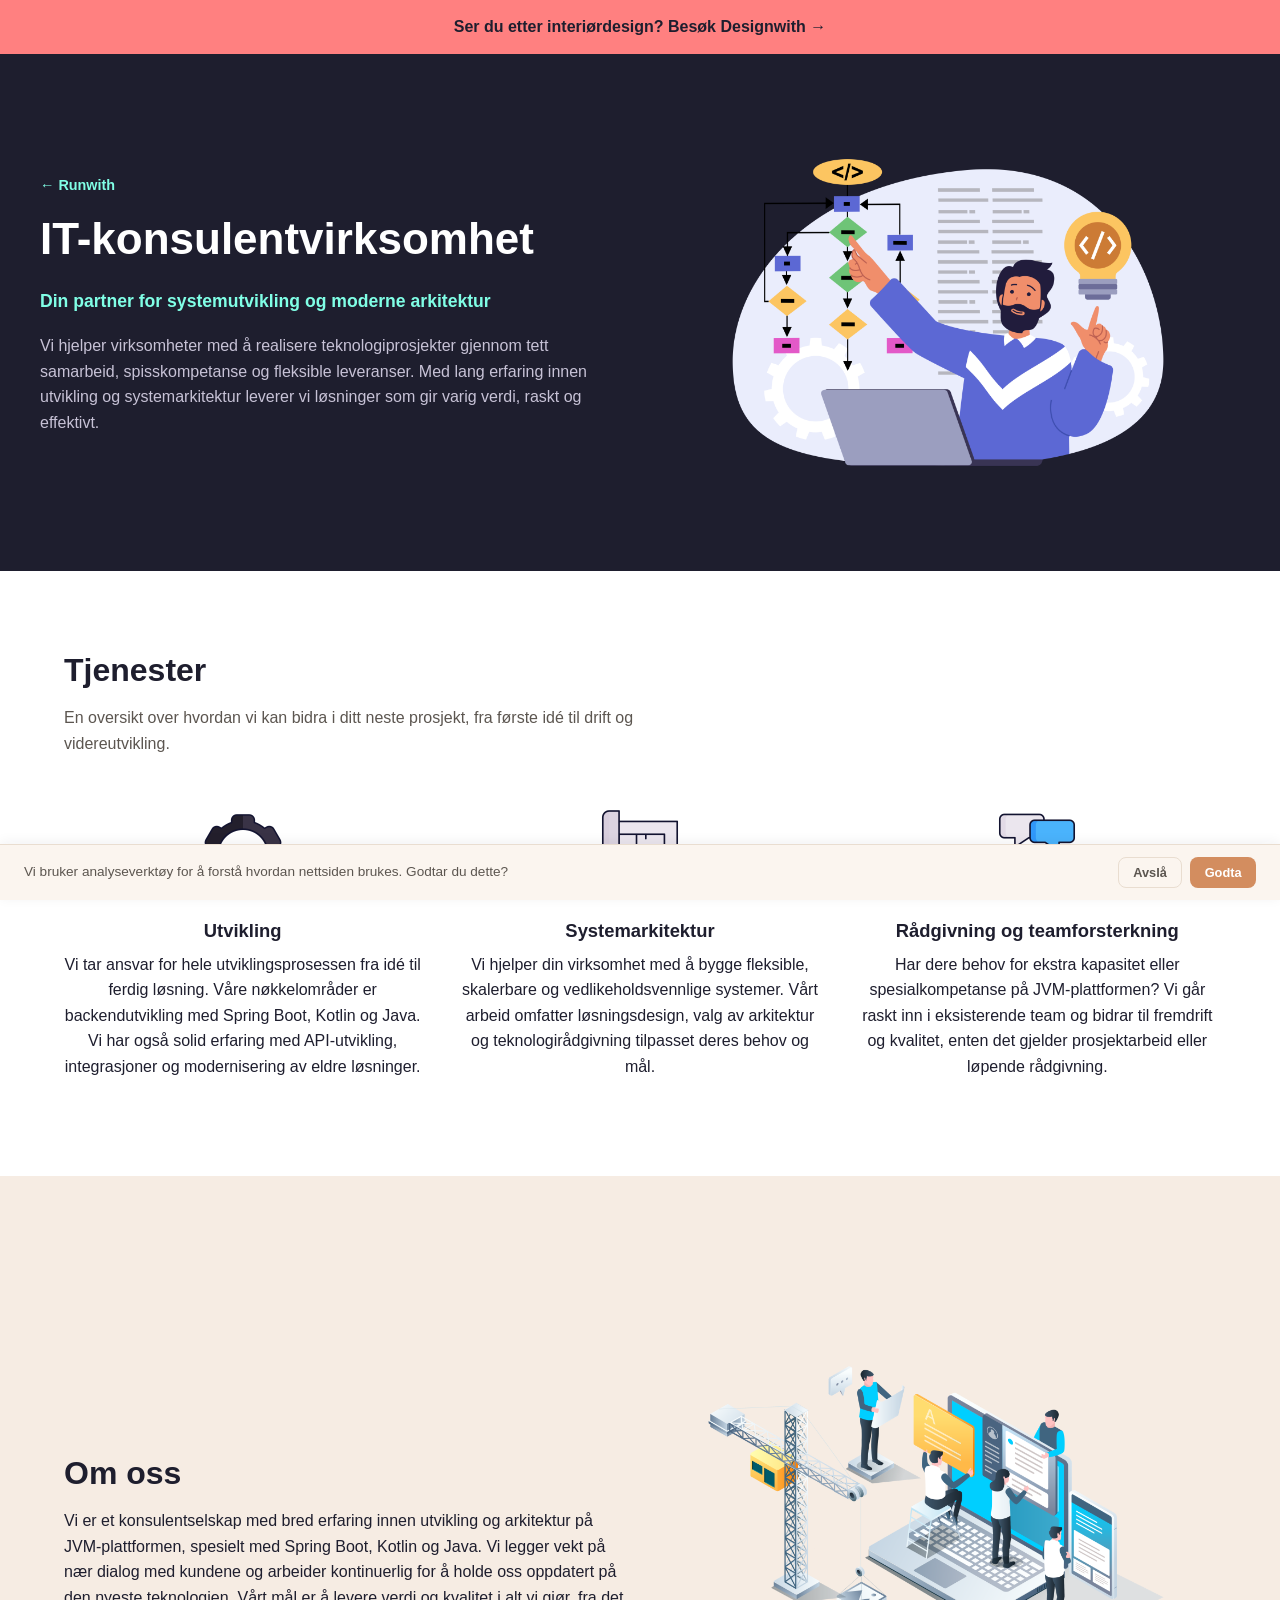
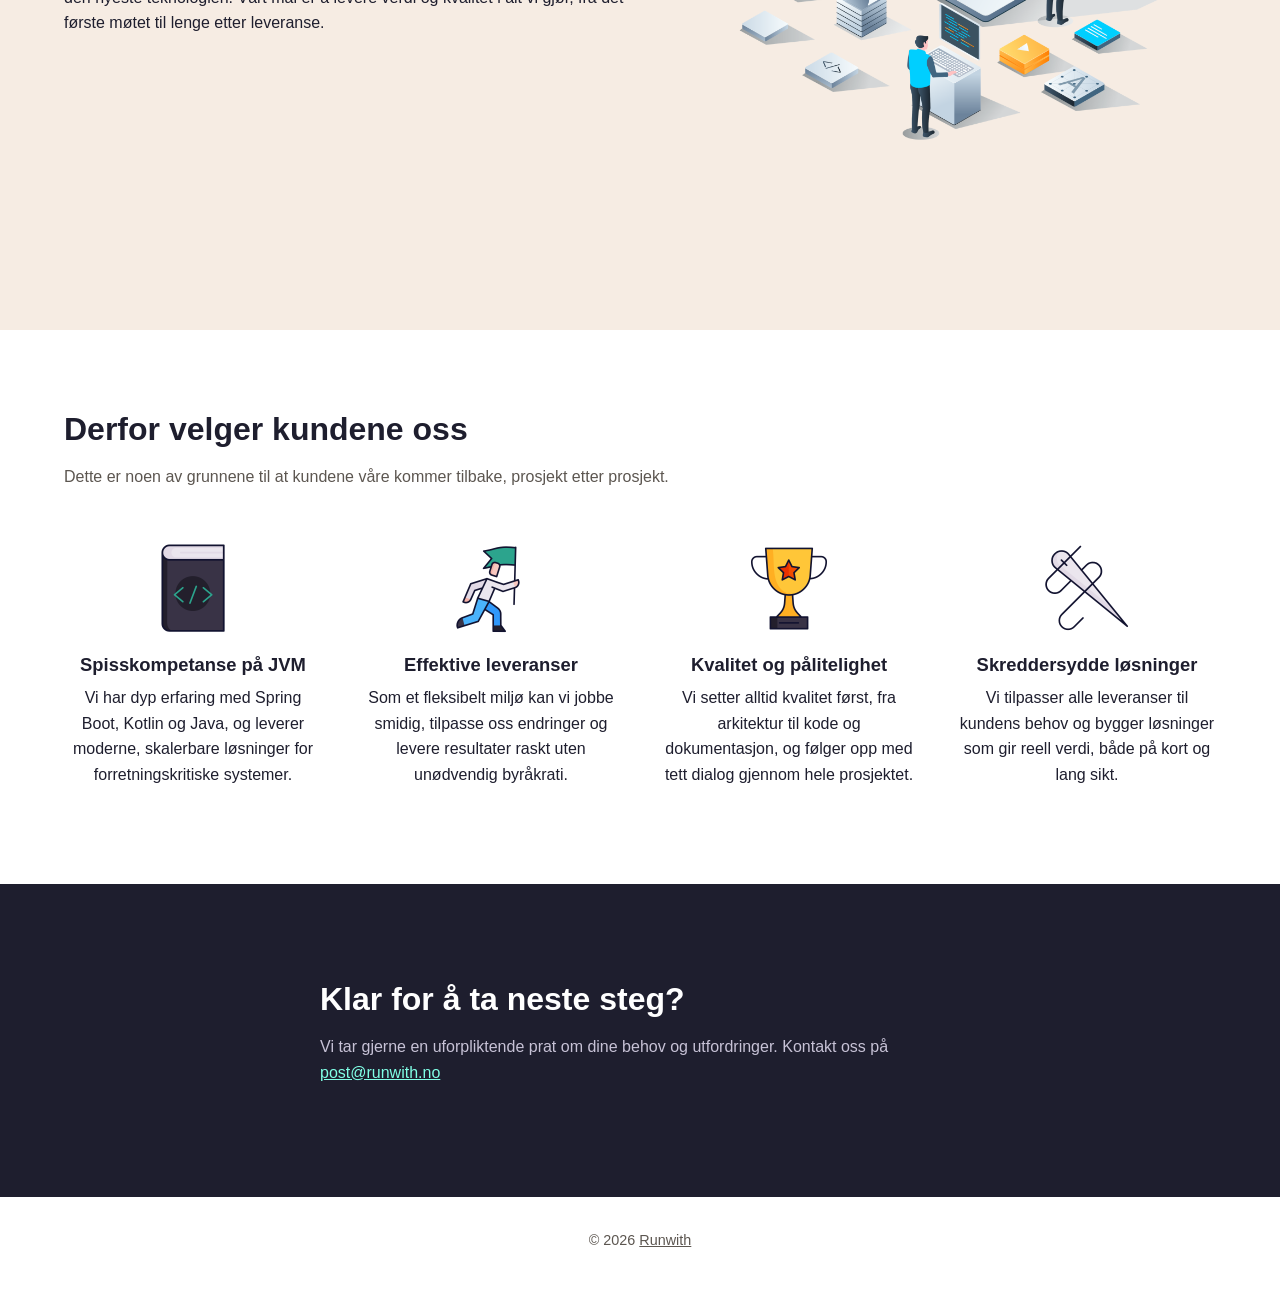
==== it/index.html @ 680905b3 "Fix consent banner not hiding after Godta/Avslå Rebuilt from hugo-runwith.no @ a3c834a." ====
<!doctype html><html lang=nb><head><meta charset=utf-8><meta name=viewport content="width=device-width,initial-scale=1"><title>IT-konsulentvirksomhet · Runwith</title><meta name=description content="Runwith er et konsulentselskap med spisskompetanse på Spring Boot, Kotlin og Java. Utvikling, systemarkitektur og rådgivning."><link rel=canonical href=https://runwith.no/it/><link rel=icon href=/images/favicon.png><link rel=stylesheet href=/css/style.css><meta property="og:type" content="website"><meta property="og:site_name" content="Runwith"><meta property="og:title" content="IT-konsulentvirksomhet"><meta property="og:description" content="Runwith er et konsulentselskap med spisskompetanse på Spring Boot, Kotlin og Java. Utvikling, systemarkitektur og rådgivning."><meta property="og:url" content="https://runwith.no/it/"><meta property="og:image" content="https://runwith.no/images/color.fill_.png"><meta property="og:locale" content="nb_NO"><meta name=twitter:card content="summary"><meta name=twitter:title content="IT-konsulentvirksomhet"><meta name=twitter:description content="Runwith er et konsulentselskap med spisskompetanse på Spring Boot, Kotlin og Java. Utvikling, systemarkitektur og rådgivning."><meta name=twitter:image content="https://runwith.no/images/color.fill_.png"><script>window.dataLayer=window.dataLayer||[];function gtag(){dataLayer.push(arguments)}window.loadAnalytics=function(){if(window.gaLoaded)return;window.gaLoaded=!0;var e=document.createElement("script");e.async=!0,e.src="https://www.googletagmanager.com/gtag/js?id=G-60W196FGG6",document.head.appendChild(e),gtag("js",new Date),gtag("config","G-60W196FGG6")},localStorage.getItem("cookie-consent")==="accepted"&&window.loadAnalytics()</script></head><body><div class=promo-banner><a href=https://designwith.no>Ser du etter interiørdesign? Besøk Designwith →</a></div><header class=hero><div class=hero-inner><div class=hero-content><p class=eyebrow><a href=/>← Runwith</a></p><h1>IT-konsulentvirksomhet</h1><p class=lead>Din partner for systemutvikling og moderne arkitektur</p><p>Vi hjelper virksomheter med å realisere teknologiprosjekter gjennom tett samarbeid, spisskompetanse og fleksible leveranser. Med lang erfaring innen utvikling og systemarkitektur leverer vi løsninger som gir varig verdi, raskt og effektivt.</p></div><div class=hero-media><img src=/images/vecteezy_programming-concept-in-modern-flat-design-for-web-man_50908595.eps_-1024x681.png alt="Illustrasjon av en utvikler som arbeider med systemutvikling"></div></div></header><main><section id=services class=section><h2>Tjenester</h2><p class=section-intro>En oversikt over hvordan vi kan bidra i ditt neste prosjekt, fra første idé til drift og videreutvikling.</p><div class="grid grid-3"><div class=card><img class=card-icon src=/images/wired-lineal-1330-rest-api-hover-machine.png alt=Utvikling><h3>Utvikling</h3><p>Vi tar ansvar for hele utviklingsprosessen fra idé til ferdig løsning. Våre nøkkelområder er backendutvikling med Spring Boot, Kotlin og Java. Vi har også solid erfaring med API-utvikling, integrasjoner og modernisering av eldre løsninger.</p></div><div class=card><img class=card-icon src=/images/wired-lineal-731-real-estate-building-project-hover-pinch.png alt=Systemarkitektur><h3>Systemarkitektur</h3><p>Vi hjelper din virksomhet med å bygge fleksible, skalerbare og vedlikeholdsvennlige systemer. Vårt arbeid omfatter løsningsdesign, valg av arkitektur og teknologirådgivning tilpasset deres behov og mål.</p></div><div class=card><img class=card-icon src=/images/wired-lineal-981-consultation-hover-conversation.png alt="Rådgivning og teamforsterkning"><h3>Rådgivning og teamforsterkning</h3><p>Har dere behov for ekstra kapasitet eller spesialkompetanse på JVM-plattformen? Vi går raskt inn i eksisterende team og bidrar til fremdrift og kvalitet, enten det gjelder prosjektarbeid eller løpende rådgivning.</p></div></div></section><section id=about class="section section-alt"><div class=split><div class=split-content><h2>Om oss</h2><p>Vi er et konsulentselskap med bred erfaring innen utvikling og arkitektur på JVM-plattformen, spesielt med Spring Boot, Kotlin og Java. Vi legger vekt på nær dialog med kundene og arbeider kontinuerlig for å holde oss oppdatert på den nyeste teknologien. Vårt mål er å levere verdi og kvalitet i alt vi gjør, fra det første møtet til lenge etter leveranse.</p></div><div class=split-media><img src=/images/vecteezy_web-developer-and-seo-optimization_.eps_-1024x853.png alt="Illustrasjon av webutvikling og systemarkitektur"></div></div></section><section id=whyus class=section><h2>Derfor velger kundene oss</h2><p class=section-intro>Dette er noen av grunnene til at kundene våre kommer tilbake, prosjekt etter prosjekt.</p><div class="grid grid-4"><div class=card><img class=card-icon src=/images/wired-lineal-2141-programming-book-hover-pinch.png alt="Spisskompetanse på JVM"><h3>Spisskompetanse på JVM</h3><p>Vi har dyp erfaring med Spring Boot, Kotlin og Java, og leverer moderne, skalerbare løsninger for forretningskritiske systemer.</p></div><div class=card><img class=card-icon src=/images/wired-lineal-2331-first-movers-hover-pinch.png alt="Effektive leveranser"><h3>Effektive leveranser</h3><p>Som et fleksibelt miljø kan vi jobbe smidig, tilpasse oss endringer og levere resultater raskt uten unødvendig byråkrati.</p></div><div class=card><img class=card-icon src=/images/wired-lineal-433-cup-prize-hover-roll.png alt="Kvalitet og pålitelighet"><h3>Kvalitet og pålitelighet</h3><p>Vi setter alltid kvalitet først, fra arkitektur til kode og dokumentasjon, og følger opp med tett dialog gjennom hele prosjektet.</p></div><div class=card><img class=card-icon src=/images/wired-lineal-775-needle-hover-pinch.png alt="Skreddersydde løsninger"><h3>Skreddersydde løsninger</h3><p>Vi tilpasser alle leveranser til kundens behov og bygger løsninger som gir reell verdi, både på kort og lang sikt.</p></div></div></section><section id=contact class="section section-contact"><div class=section-contact-inner><h2>Klar for å ta neste steg?</h2><p>Vi tar gjerne en uforpliktende prat om dine behov og utfordringer. Kontakt oss på <a href=mailto:post@runwith.no>post@runwith.no</a></p></div></section></main><footer class=footer><p>&copy; 2026 <a href=/>Runwith</a></p></footer><div id=consent-banner class=consent-banner hidden><p>Vi bruker analyseverktøy for å forstå hvordan nettsiden brukes. Godtar du dette?</p><div class=consent-actions><button id=consent-decline class="consent-btn consent-btn--decline" type=button>Avslå</button>
<button id=consent-accept class="consent-btn consent-btn--accept" type=button>Godta</button></div></div><script>(function(){var e=document.getElementById("consent-banner");localStorage.getItem("cookie-consent")||(e.hidden=!1),document.getElementById("consent-accept").addEventListener("click",function(){localStorage.setItem("cookie-consent","accepted"),e.hidden=!0,window.loadAnalytics&&window.loadAnalytics()}),document.getElementById("consent-decline").addEventListener("click",function(){localStorage.setItem("cookie-consent","declined"),e.hidden=!0})})()</script></body></html>
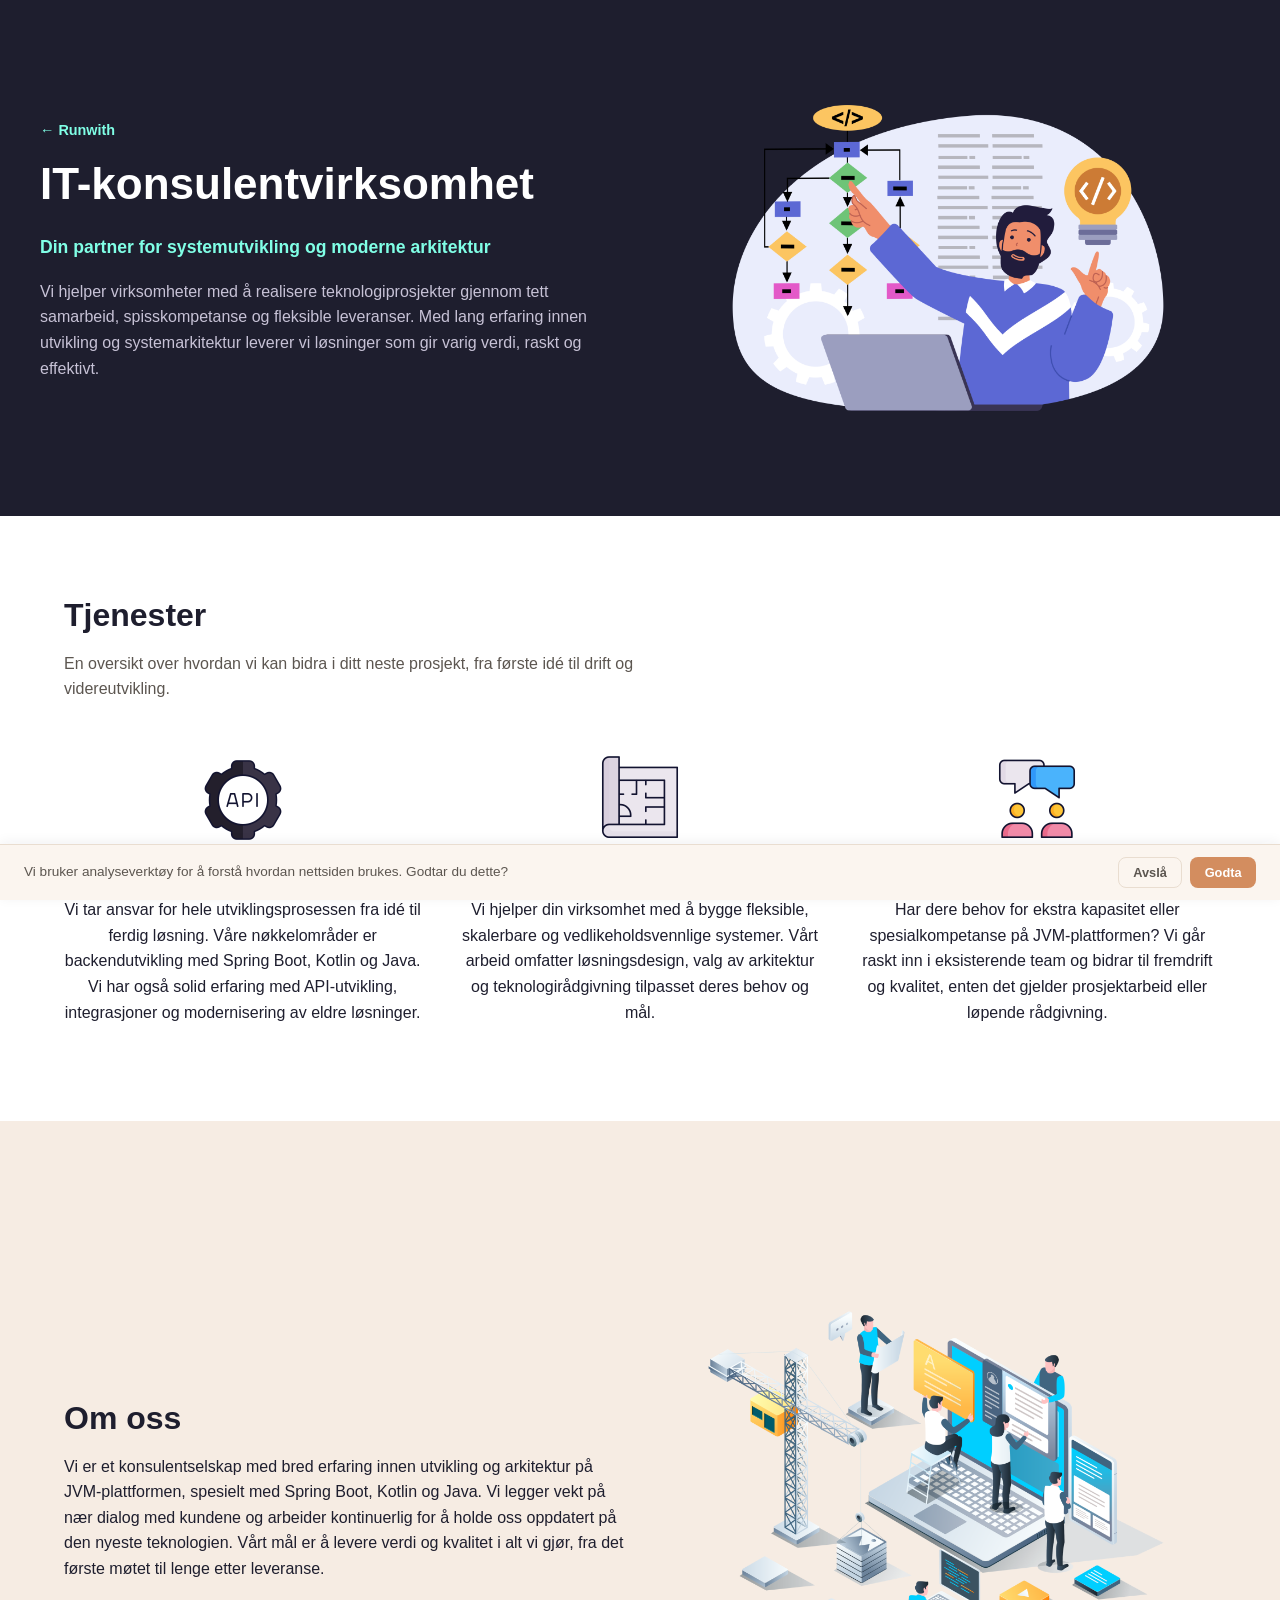
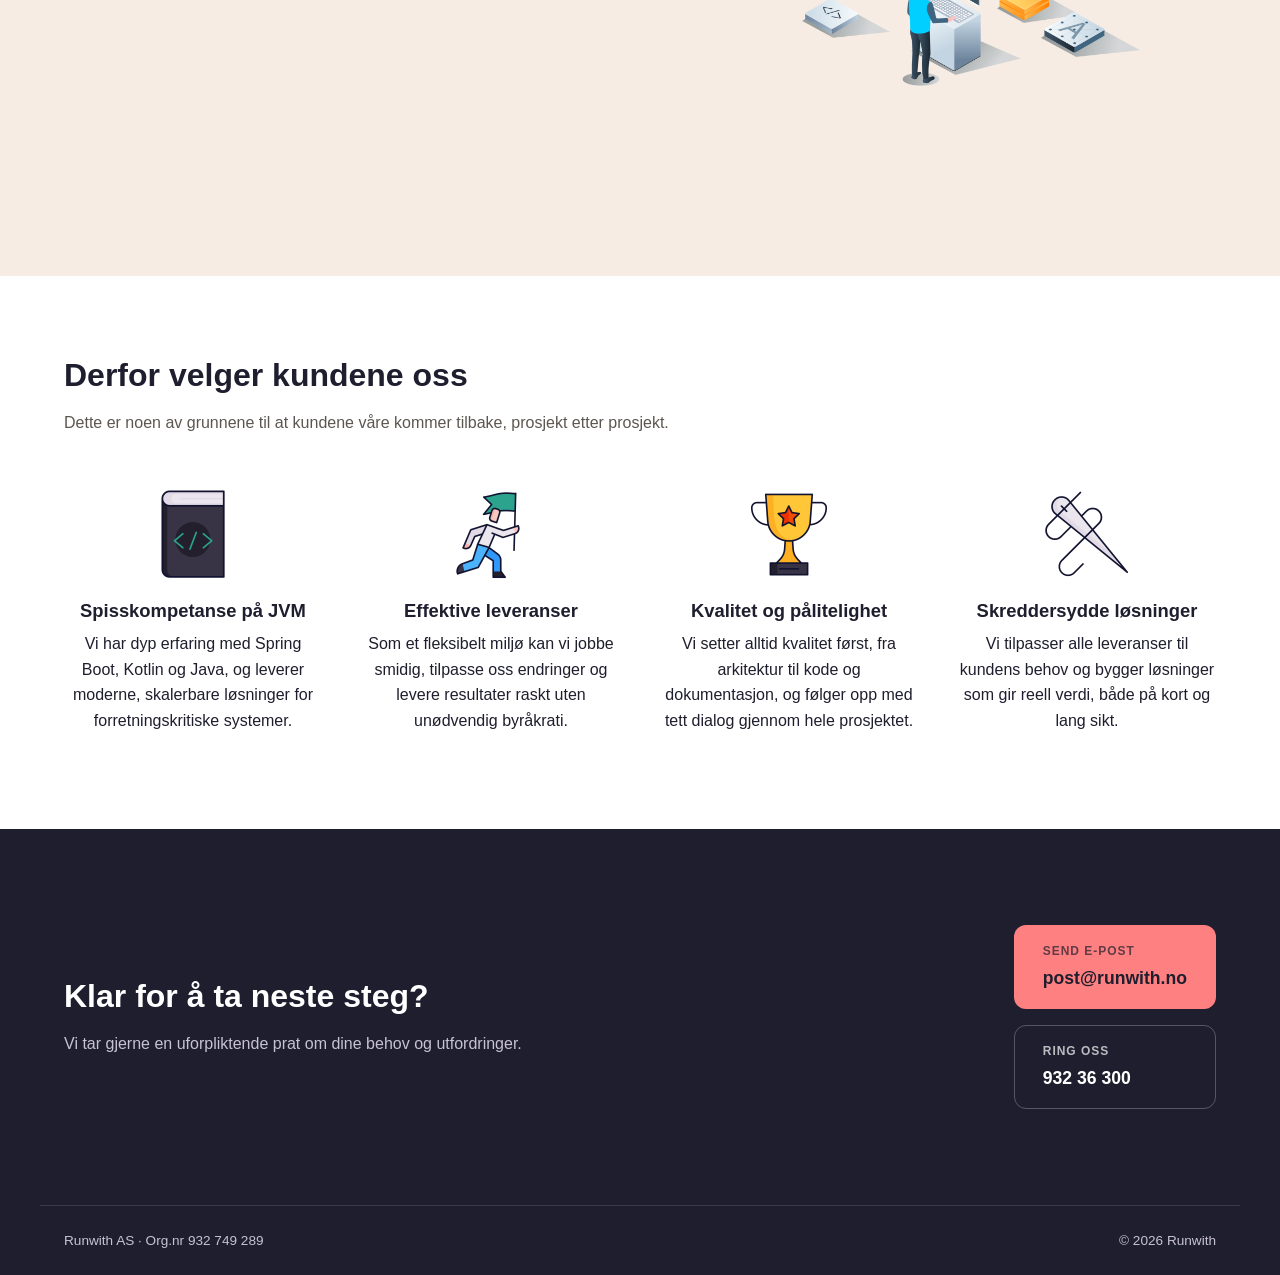
==== commit 08e64d1c: "Remove promo banner, add brand section and merged contact footer Built from hugo-runwith.no f4e12d8." ====
--- a/it/index.html
+++ b/it/index.html
@@ -1,2 +1,232 @@
-<!doctype html><html lang=nb><head><meta charset=utf-8><meta name=viewport content="width=device-width,initial-scale=1"><title>IT-konsulentvirksomhet · Runwith</title><meta name=description content="Runwith er et konsulentselskap med spisskompetanse på Spring Boot, Kotlin og Java. Utvikling, systemarkitektur og rådgivning."><link rel=canonical href=https://runwith.no/it/><link rel=icon href=/images/favicon.png><link rel=stylesheet href=/css/style.css><meta property="og:type" content="website"><meta property="og:site_name" content="Runwith"><meta property="og:title" content="IT-konsulentvirksomhet"><meta property="og:description" content="Runwith er et konsulentselskap med spisskompetanse på Spring Boot, Kotlin og Java. Utvikling, systemarkitektur og rådgivning."><meta property="og:url" content="https://runwith.no/it/"><meta property="og:image" content="https://runwith.no/images/color.fill_.png"><meta property="og:locale" content="nb_NO"><meta name=twitter:card content="summary"><meta name=twitter:title content="IT-konsulentvirksomhet"><meta name=twitter:description content="Runwith er et konsulentselskap med spisskompetanse på Spring Boot, Kotlin og Java. Utvikling, systemarkitektur og rådgivning."><meta name=twitter:image content="https://runwith.no/images/color.fill_.png"><script>window.dataLayer=window.dataLayer||[];function gtag(){dataLayer.push(arguments)}window.loadAnalytics=function(){if(window.gaLoaded)return;window.gaLoaded=!0;var e=document.createElement("script");e.async=!0,e.src="https://www.googletagmanager.com/gtag/js?id=G-60W196FGG6",document.head.appendChild(e),gtag("js",new Date),gtag("config","G-60W196FGG6")},localStorage.getItem("cookie-consent")==="accepted"&&window.loadAnalytics()</script></head><body><div class=promo-banner><a href=https://designwith.no>Ser du etter interiørdesign? Besøk Designwith →</a></div><header class=hero><div class=hero-inner><div class=hero-content><p class=eyebrow><a href=/>← Runwith</a></p><h1>IT-konsulentvirksomhet</h1><p class=lead>Din partner for systemutvikling og moderne arkitektur</p><p>Vi hjelper virksomheter med å realisere teknologiprosjekter gjennom tett samarbeid, spisskompetanse og fleksible leveranser. Med lang erfaring innen utvikling og systemarkitektur leverer vi løsninger som gir varig verdi, raskt og effektivt.</p></div><div class=hero-media><img src=/images/vecteezy_programming-concept-in-modern-flat-design-for-web-man_50908595.eps_-1024x681.png alt="Illustrasjon av en utvikler som arbeider med systemutvikling"></div></div></header><main><section id=services class=section><h2>Tjenester</h2><p class=section-intro>En oversikt over hvordan vi kan bidra i ditt neste prosjekt, fra første idé til drift og videreutvikling.</p><div class="grid grid-3"><div class=card><img class=card-icon src=/images/wired-lineal-1330-rest-api-hover-machine.png alt=Utvikling><h3>Utvikling</h3><p>Vi tar ansvar for hele utviklingsprosessen fra idé til ferdig løsning. Våre nøkkelområder er backendutvikling med Spring Boot, Kotlin og Java. Vi har også solid erfaring med API-utvikling, integrasjoner og modernisering av eldre løsninger.</p></div><div class=card><img class=card-icon src=/images/wired-lineal-731-real-estate-building-project-hover-pinch.png alt=Systemarkitektur><h3>Systemarkitektur</h3><p>Vi hjelper din virksomhet med å bygge fleksible, skalerbare og vedlikeholdsvennlige systemer. Vårt arbeid omfatter løsningsdesign, valg av arkitektur og teknologirådgivning tilpasset deres behov og mål.</p></div><div class=card><img class=card-icon src=/images/wired-lineal-981-consultation-hover-conversation.png alt="Rådgivning og teamforsterkning"><h3>Rådgivning og teamforsterkning</h3><p>Har dere behov for ekstra kapasitet eller spesialkompetanse på JVM-plattformen? Vi går raskt inn i eksisterende team og bidrar til fremdrift og kvalitet, enten det gjelder prosjektarbeid eller løpende rådgivning.</p></div></div></section><section id=about class="section section-alt"><div class=split><div class=split-content><h2>Om oss</h2><p>Vi er et konsulentselskap med bred erfaring innen utvikling og arkitektur på JVM-plattformen, spesielt med Spring Boot, Kotlin og Java. Vi legger vekt på nær dialog med kundene og arbeider kontinuerlig for å holde oss oppdatert på den nyeste teknologien. Vårt mål er å levere verdi og kvalitet i alt vi gjør, fra det første møtet til lenge etter leveranse.</p></div><div class=split-media><img src=/images/vecteezy_web-developer-and-seo-optimization_.eps_-1024x853.png alt="Illustrasjon av webutvikling og systemarkitektur"></div></div></section><section id=whyus class=section><h2>Derfor velger kundene oss</h2><p class=section-intro>Dette er noen av grunnene til at kundene våre kommer tilbake, prosjekt etter prosjekt.</p><div class="grid grid-4"><div class=card><img class=card-icon src=/images/wired-lineal-2141-programming-book-hover-pinch.png alt="Spisskompetanse på JVM"><h3>Spisskompetanse på JVM</h3><p>Vi har dyp erfaring med Spring Boot, Kotlin og Java, og leverer moderne, skalerbare løsninger for forretningskritiske systemer.</p></div><div class=card><img class=card-icon src=/images/wired-lineal-2331-first-movers-hover-pinch.png alt="Effektive leveranser"><h3>Effektive leveranser</h3><p>Som et fleksibelt miljø kan vi jobbe smidig, tilpasse oss endringer og levere resultater raskt uten unødvendig byråkrati.</p></div><div class=card><img class=card-icon src=/images/wired-lineal-433-cup-prize-hover-roll.png alt="Kvalitet og pålitelighet"><h3>Kvalitet og pålitelighet</h3><p>Vi setter alltid kvalitet først, fra arkitektur til kode og dokumentasjon, og følger opp med tett dialog gjennom hele prosjektet.</p></div><div class=card><img class=card-icon src=/images/wired-lineal-775-needle-hover-pinch.png alt="Skreddersydde løsninger"><h3>Skreddersydde løsninger</h3><p>Vi tilpasser alle leveranser til kundens behov og bygger løsninger som gir reell verdi, både på kort og lang sikt.</p></div></div></section><section id=contact class="section section-contact"><div class=section-contact-inner><h2>Klar for å ta neste steg?</h2><p>Vi tar gjerne en uforpliktende prat om dine behov og utfordringer. Kontakt oss på <a href=mailto:post@runwith.no>post@runwith.no</a></p></div></section></main><footer class=footer><p>&copy; 2026 <a href=/>Runwith</a></p></footer><div id=consent-banner class=consent-banner hidden><p>Vi bruker analyseverktøy for å forstå hvordan nettsiden brukes. Godtar du dette?</p><div class=consent-actions><button id=consent-decline class="consent-btn consent-btn--decline" type=button>Avslå</button>
-<button id=consent-accept class="consent-btn consent-btn--accept" type=button>Godta</button></div></div><script>(function(){var e=document.getElementById("consent-banner");localStorage.getItem("cookie-consent")||(e.hidden=!1),document.getElementById("consent-accept").addEventListener("click",function(){localStorage.setItem("cookie-consent","accepted"),e.hidden=!0,window.loadAnalytics&&window.loadAnalytics()}),document.getElementById("consent-decline").addEventListener("click",function(){localStorage.setItem("cookie-consent","declined"),e.hidden=!0})})()</script></body></html>+<!DOCTYPE html>
+<html lang="nb">
+<head>
+  <meta charset="utf-8">
+  <meta name="viewport" content="width=device-width, initial-scale=1">
+  <title>IT-konsulentvirksomhet · Runwith</title>
+  <meta name="description" content="Runwith er et konsulentselskap med spisskompetanse på Spring Boot, Kotlin og Java. Utvikling, systemarkitektur og rådgivning.">
+  <link rel="canonical" href="https://runwith.no/it/">
+  <link rel="icon" href="/images/favicon.png">
+  <link rel="stylesheet" href="/css/style.css">
+
+  <meta property="og:type" content="website">
+  <meta property="og:site_name" content="Runwith">
+  <meta property="og:title" content="IT-konsulentvirksomhet">
+  <meta property="og:description" content="Runwith er et konsulentselskap med spisskompetanse på Spring Boot, Kotlin og Java. Utvikling, systemarkitektur og rådgivning.">
+  <meta property="og:url" content="https://runwith.no/it/">
+  <meta property="og:image" content="https://runwith.no/images/color.fill_.png">
+  <meta property="og:locale" content="nb_NO">
+  <meta name="twitter:card" content="summary">
+  <meta name="twitter:title" content="IT-konsulentvirksomhet">
+  <meta name="twitter:description" content="Runwith er et konsulentselskap med spisskompetanse på Spring Boot, Kotlin og Java. Utvikling, systemarkitektur og rådgivning.">
+  <meta name="twitter:image" content="https://runwith.no/images/color.fill_.png">
+
+  
+  
+<script>
+  window.dataLayer = window.dataLayer || [];
+  function gtag() { dataLayer.push(arguments); }
+
+  window.loadAnalytics = function () {
+    if (window.gaLoaded) return;
+    window.gaLoaded = true;
+    var script = document.createElement('script');
+    script.async = true;
+    script.src = 'https://www.googletagmanager.com/gtag/js?id=G-60W196FGG6';
+    document.head.appendChild(script);
+    gtag('js', new Date());
+    gtag('config', 'G-60W196FGG6');
+  };
+
+  if (localStorage.getItem('cookie-consent') === 'accepted') {
+    window.loadAnalytics();
+  }
+</script>
+
+
+</head>
+<body>
+  
+
+<header class="hero">
+  <div class="hero-inner">
+    <div class="hero-content">
+      <p class="eyebrow"><a href="/">← Runwith</a></p>
+      
+      <h1>IT-konsulentvirksomhet</h1>
+      <p class="lead">Din partner for systemutvikling og moderne arkitektur</p>
+      <p>Vi hjelper virksomheter med å realisere teknologiprosjekter gjennom tett samarbeid, spisskompetanse og fleksible leveranser. Med lang erfaring innen utvikling og systemarkitektur leverer vi løsninger som gir varig verdi, raskt og effektivt.</p>
+    </div>
+    
+    <div class="hero-media">
+      <img src="/images/vecteezy_programming-concept-in-modern-flat-design-for-web-man_50908595.eps_-1024x681.png" alt="Illustrasjon av en utvikler som arbeider med systemutvikling">
+    </div>
+    
+  </div>
+</header>
+
+<main>
+  
+  
+<section id="services" class="section">
+  <h2>Tjenester</h2>
+  <p class="section-intro">En oversikt over hvordan vi kan bidra i ditt neste prosjekt, fra første idé til drift og videreutvikling.</p>
+  <div class="grid grid-3">
+    
+    
+    
+    <div class="card">
+      <img class="card-icon" src="/images/wired-lineal-1330-rest-api-hover-machine.png" alt="Utvikling">
+      <h3>Utvikling</h3>
+      <p>Vi tar ansvar for hele utviklingsprosessen fra idé til ferdig løsning. Våre nøkkelområder er backendutvikling med Spring Boot, Kotlin og Java. Vi har også solid erfaring med API-utvikling, integrasjoner og modernisering av eldre løsninger.</p>
+    </div>
+    
+    
+    
+    
+    <div class="card">
+      <img class="card-icon" src="/images/wired-lineal-731-real-estate-building-project-hover-pinch.png" alt="Systemarkitektur">
+      <h3>Systemarkitektur</h3>
+      <p>Vi hjelper din virksomhet med å bygge fleksible, skalerbare og vedlikeholdsvennlige systemer. Vårt arbeid omfatter løsningsdesign, valg av arkitektur og teknologirådgivning tilpasset deres behov og mål.</p>
+    </div>
+    
+    
+    
+    
+    <div class="card">
+      <img class="card-icon" src="/images/wired-lineal-981-consultation-hover-conversation.png" alt="Rådgivning og teamforsterkning">
+      <h3>Rådgivning og teamforsterkning</h3>
+      <p>Har dere behov for ekstra kapasitet eller spesialkompetanse på JVM-plattformen? Vi går raskt inn i eksisterende team og bidrar til fremdrift og kvalitet, enten det gjelder prosjektarbeid eller løpende rådgivning.</p>
+    </div>
+    
+    
+  </div>
+</section>
+
+  
+
+  
+  
+<section id="about" class="section section-alt">
+  <div class="split">
+    <div class="split-content">
+      <h2>Om oss</h2>
+      <p>Vi er et konsulentselskap med bred erfaring innen utvikling og arkitektur på JVM-plattformen, spesielt med Spring Boot, Kotlin og Java. Vi legger vekt på nær dialog med kundene og arbeider kontinuerlig for å holde oss oppdatert på den nyeste teknologien. Vårt mål er å levere verdi og kvalitet i alt vi gjør, fra det første møtet til lenge etter leveranse.</p>
+    </div>
+    
+    <div class="split-media">
+      <img src="/images/vecteezy_web-developer-and-seo-optimization_.eps_-1024x853.png" alt="Illustrasjon av webutvikling og systemarkitektur">
+    </div>
+    
+  </div>
+</section>
+
+  
+
+  
+  
+<section id="whyus" class="section">
+  <h2>Derfor velger kundene oss</h2>
+  <p class="section-intro">Dette er noen av grunnene til at kundene våre kommer tilbake, prosjekt etter prosjekt.</p>
+  <div class="grid grid-4">
+    
+    
+    
+    <div class="card">
+      <img class="card-icon" src="/images/wired-lineal-2141-programming-book-hover-pinch.png" alt="Spisskompetanse på JVM">
+      <h3>Spisskompetanse på JVM</h3>
+      <p>Vi har dyp erfaring med Spring Boot, Kotlin og Java, og leverer moderne, skalerbare løsninger for forretningskritiske systemer.</p>
+    </div>
+    
+    
+    
+    
+    <div class="card">
+      <img class="card-icon" src="/images/wired-lineal-2331-first-movers-hover-pinch.png" alt="Effektive leveranser">
+      <h3>Effektive leveranser</h3>
+      <p>Som et fleksibelt miljø kan vi jobbe smidig, tilpasse oss endringer og levere resultater raskt uten unødvendig byråkrati.</p>
+    </div>
+    
+    
+    
+    
+    <div class="card">
+      <img class="card-icon" src="/images/wired-lineal-433-cup-prize-hover-roll.png" alt="Kvalitet og pålitelighet">
+      <h3>Kvalitet og pålitelighet</h3>
+      <p>Vi setter alltid kvalitet først, fra arkitektur til kode og dokumentasjon, og følger opp med tett dialog gjennom hele prosjektet.</p>
+    </div>
+    
+    
+    
+    
+    <div class="card">
+      <img class="card-icon" src="/images/wired-lineal-775-needle-hover-pinch.png" alt="Skreddersydde løsninger">
+      <h3>Skreddersydde løsninger</h3>
+      <p>Vi tilpasser alle leveranser til kundens behov og bygger løsninger som gir reell verdi, både på kort og lang sikt.</p>
+    </div>
+    
+    
+  </div>
+</section>
+
+  
+
+</main>
+
+<footer class="site-end">
+  <div class="site-end-inner">
+    
+    <div class="site-end-cta">
+      <h2>Klar for å ta neste steg?</h2>
+      <p>Vi tar gjerne en uforpliktende prat om dine behov og utfordringer.</p>
+    </div>
+    
+    <div class="site-end-actions">
+      <a class="btn btn--primary" href="mailto:post@runwith.no">
+        <span class="btn-label">Send e-post</span>
+        <span class="btn-value">post@runwith.no</span>
+      </a>
+      
+      <a class="btn btn--ghost" href="tel:+4793236300">
+        <span class="btn-label">Ring oss</span>
+        <span class="btn-value">932 36 300</span>
+      </a>
+      
+    </div>
+  </div>
+  <div class="site-end-meta">
+    <p>Runwith AS · Org.nr 932 749 289</p>
+    <p>&copy; 2026 <a href="/">Runwith</a></p>
+  </div>
+</footer>
+
+
+  
+<div id="consent-banner" class="consent-banner" hidden>
+  <p>Vi bruker analyseverktøy for å forstå hvordan nettsiden brukes. Godtar du dette?</p>
+  <div class="consent-actions">
+    <button id="consent-decline" class="consent-btn consent-btn--decline" type="button">Avslå</button>
+    <button id="consent-accept" class="consent-btn consent-btn--accept" type="button">Godta</button>
+  </div>
+</div>
+<script>
+  (function () {
+    var banner = document.getElementById('consent-banner');
+    if (!localStorage.getItem('cookie-consent')) {
+      banner.hidden = false;
+    }
+    document.getElementById('consent-accept').addEventListener('click', function () {
+      localStorage.setItem('cookie-consent', 'accepted');
+      banner.hidden = true;
+      if (window.loadAnalytics) window.loadAnalytics();
+    });
+    document.getElementById('consent-decline').addEventListener('click', function () {
+      localStorage.setItem('cookie-consent', 'declined');
+      banner.hidden = true;
+    });
+  })();
+</script>
+
+
+</body>
+</html>
--- a/css/style.css
+++ b/css/style.css
@@ -0,0 +1,429 @@
+:root {
+  --coral: #ff8080;
+  --terracotta: #d38d5f;
+  --mint: #80ffe6;
+  --mint-deep: #12a58a;
+  --text: #1e1e2e;
+  --text-muted: #5c5650;
+  --text-on-dark-muted: #c7c2d6;
+  --paper: #fbf5ef;
+  --bg-alt: #f6ece3;
+  --border: #e9ddd0;
+  --max-width: 1200px;
+  font-family: -apple-system, BlinkMacSystemFont, "Segoe UI", Roboto, Helvetica, Arial, sans-serif;
+}
+
+* { box-sizing: border-box; }
+
+body {
+  margin: 0;
+  color: var(--text);
+  line-height: 1.6;
+}
+
+h1, h2, h3 {
+  line-height: 1.2;
+  margin: 0 0 0.5em;
+}
+
+h2 { font-size: 2rem; }
+h3 { font-size: 1.15rem; }
+
+p { margin: 0 0 1em; }
+
+a { color: inherit; }
+
+img { max-width: 100%; display: block; }
+
+.section {
+  padding: 5rem 1.5rem;
+  max-width: var(--max-width);
+  margin: 0 auto;
+}
+
+.section-alt {
+  max-width: none;
+  background: var(--bg-alt);
+}
+
+.section-alt > .split {
+  max-width: var(--max-width);
+  margin: 0 auto;
+}
+
+.hero {
+  background: var(--text);
+  color: #fff;
+  padding: 4rem 1.5rem;
+}
+
+.hero .lead { color: var(--mint); }
+.hero p { color: var(--text-on-dark-muted); }
+
+.hero--neutral {
+  background: var(--paper);
+  color: var(--text);
+}
+
+.hero--neutral .lead { color: var(--terracotta); }
+.hero--neutral p { color: var(--text-muted); }
+
+.hero-inner {
+  max-width: var(--max-width);
+  margin: 0 auto;
+  display: grid;
+  grid-template-columns: 1fr 1fr;
+  gap: 2rem;
+  align-items: center;
+}
+
+.hero-inner--wide {
+  grid-template-columns: 1fr;
+  max-width: 760px;
+}
+
+.eyebrow {
+  font-size: 0.9rem;
+  font-weight: 700;
+  margin-bottom: 1rem;
+}
+
+.eyebrow a { color: var(--mint); text-decoration: none; }
+.eyebrow a:hover { text-decoration: underline; }
+
+.hero-logo {
+  width: 92px;
+  margin-bottom: 1.5rem;
+}
+
+.hero h1 { font-size: 2.75rem; }
+
+.hero .lead {
+  font-weight: 700;
+  font-size: 1.1rem;
+}
+
+.split {
+  display: grid;
+  grid-template-columns: 1fr 1fr;
+  gap: 2rem;
+  align-items: center;
+  padding: 4rem 1.5rem;
+}
+
+.split.split--text-only {
+  grid-template-columns: 1fr;
+  max-width: 760px;
+  margin: 0 auto;
+}
+
+.grid {
+  display: grid;
+  gap: 2.5rem;
+  margin-top: 3rem;
+}
+
+.grid-2 { grid-template-columns: repeat(2, 1fr); }
+.grid-3 { grid-template-columns: repeat(3, 1fr); }
+.grid-4 { grid-template-columns: repeat(4, 1fr); }
+
+.card { text-align: center; }
+
+.card-icon {
+  width: 100px;
+  margin: 0 auto 1rem;
+}
+
+.section-intro {
+  max-width: 640px;
+  color: var(--text-muted);
+}
+
+.card--panel {
+  display: block;
+  text-align: left;
+  padding: 2.5rem;
+  border-radius: 16px;
+  background: var(--bg-alt);
+  border: 1px solid var(--border);
+  text-decoration: none;
+  transition: transform 0.15s ease, box-shadow 0.15s ease;
+}
+
+.card--panel:hover {
+  transform: translateY(-2px);
+  box-shadow: 0 10px 24px rgba(30, 30, 46, 0.1);
+}
+
+.card--panel.card--dark {
+  background: var(--text);
+  border-color: var(--text);
+  color: #fff;
+}
+
+.card--panel.card--dark p { color: var(--text-on-dark-muted); }
+
+.card--panel.card--creative {
+  background: var(--coral);
+  border-color: var(--coral);
+  border-radius: 24px;
+  color: var(--text);
+}
+
+.card--panel h3 { font-size: 1.4rem; }
+
+.card-cta {
+  display: inline-block;
+  margin-top: 0.5rem;
+  font-weight: 700;
+}
+
+.card--panel.card--dark .card-cta { color: var(--mint); }
+.card--panel.card--creative .card-cta { color: var(--text); }
+.card--panel:not(.card--dark):not(.card--creative) .card-cta { color: var(--terracotta); }
+
+.card--panel:hover .card-cta { text-decoration: underline; }
+
+.section-brands {
+  max-width: none;
+  background: var(--paper);
+}
+
+.section-brands-inner {
+  max-width: var(--max-width);
+  margin: 0 auto;
+}
+
+.brand-grid {
+  display: grid;
+  grid-template-columns: repeat(3, 1fr);
+  gap: 2rem;
+  margin-top: 3rem;
+}
+
+.brand-card {
+  display: flex;
+  flex-direction: column;
+  align-items: flex-start;
+  padding: 2.5rem;
+  border-radius: 16px;
+  background: #fff;
+  border: 1px solid var(--border);
+  text-decoration: none;
+  transition: transform 0.15s ease, box-shadow 0.15s ease;
+}
+
+a.brand-card:hover {
+  transform: translateY(-2px);
+  box-shadow: 0 10px 24px rgba(30, 30, 46, 0.1);
+}
+
+.brand-logo {
+  height: 42px;
+  width: auto;
+  max-width: 100%;
+  object-fit: contain;
+  object-position: left center;
+  margin-bottom: 1.75rem;
+}
+
+.brand-wordmark {
+  display: flex;
+  align-items: center;
+  height: 42px;
+  margin: 0 0 1.75rem;
+  font-size: 1.5rem;
+  font-weight: 700;
+  line-height: 1;
+}
+
+.brand-desc {
+  color: var(--text-muted);
+  margin-bottom: 1.5rem;
+}
+
+a.brand-card .card-cta {
+  margin-top: auto;
+  color: var(--terracotta);
+}
+
+a.brand-card:hover .card-cta { text-decoration: underline; }
+
+.brand-card--pending {
+  background: transparent;
+  border-style: dashed;
+}
+
+.brand-card--pending .brand-logo,
+.brand-card--pending .brand-wordmark {
+  opacity: 0.4;
+  margin-bottom: 1.25rem;
+}
+
+.brand-status {
+  margin: 0;
+  font-size: 0.8rem;
+  font-weight: 700;
+  letter-spacing: 0.08em;
+  text-transform: uppercase;
+  color: var(--text-muted);
+}
+
+.consent-banner {
+  position: fixed;
+  bottom: 0;
+  left: 0;
+  right: 0;
+  z-index: 100;
+  background: var(--paper);
+  color: var(--text);
+  border-top: 1px solid var(--border);
+  box-shadow: 0 -2px 12px rgba(30, 30, 46, 0.06);
+  padding: 0.75rem 1.5rem;
+  display: flex;
+  flex-wrap: wrap;
+  align-items: center;
+  justify-content: space-between;
+  gap: 1rem;
+}
+
+.consent-banner[hidden] { display: none; }
+
+.consent-banner p {
+  margin: 0;
+  max-width: 640px;
+  color: var(--text-muted);
+  font-size: 0.85rem;
+}
+
+.consent-actions {
+  display: flex;
+  gap: 0.5rem;
+  flex-shrink: 0;
+}
+
+.consent-btn {
+  border: none;
+  border-radius: 8px;
+  padding: 0.45rem 0.9rem;
+  font-weight: 700;
+  font-size: 0.8rem;
+  cursor: pointer;
+}
+
+.consent-btn--accept { background: var(--terracotta); color: #fff; }
+
+.consent-btn--decline {
+  background: transparent;
+  color: var(--text-muted);
+  border: 1px solid var(--border);
+}
+
+.site-end {
+  background: var(--text);
+  color: #fff;
+}
+
+.site-end-inner {
+  max-width: var(--max-width);
+  margin: 0 auto;
+  padding: 6rem 1.5rem;
+  display: grid;
+  grid-template-columns: 1fr auto;
+  gap: 3rem;
+  align-items: center;
+}
+
+.site-end-cta { max-width: 30rem; }
+.site-end-cta h2 { color: #fff; }
+.site-end-cta p { color: var(--text-on-dark-muted); margin: 0; }
+
+.site-end-actions {
+  display: flex;
+  flex-direction: column;
+  gap: 1rem;
+}
+
+.btn {
+  display: block;
+  padding: 1rem 1.75rem;
+  border-radius: 12px;
+  border: 1px solid transparent;
+  text-decoration: none;
+  white-space: nowrap;
+  transition: transform 0.15s ease, background 0.15s ease, border-color 0.15s ease;
+}
+
+.btn:hover { transform: translateY(-2px); }
+
+.btn-label {
+  display: block;
+  font-size: 0.75rem;
+  font-weight: 700;
+  letter-spacing: 0.08em;
+  text-transform: uppercase;
+  opacity: 0.7;
+}
+
+.btn-value {
+  display: block;
+  font-size: 1.1rem;
+  font-weight: 700;
+  margin-top: 0.15rem;
+}
+
+.btn--primary {
+  background: var(--coral);
+  color: var(--text);
+}
+
+.btn--primary:hover { background: #ff9494; }
+
+.btn--ghost {
+  border-color: rgba(255, 255, 255, 0.25);
+  color: #fff;
+}
+
+.btn--ghost:hover {
+  background: rgba(255, 255, 255, 0.06);
+  border-color: rgba(255, 255, 255, 0.5);
+}
+
+.btn:focus-visible {
+  outline: 3px solid var(--mint);
+  outline-offset: 3px;
+}
+
+.site-end-meta {
+  border-top: 1px solid rgba(255, 255, 255, 0.12);
+  max-width: var(--max-width);
+  margin: 0 auto;
+  padding: 1.5rem;
+  display: flex;
+  flex-wrap: wrap;
+  justify-content: space-between;
+  gap: 0.5rem 1.5rem;
+  font-size: 0.85rem;
+  color: var(--text-on-dark-muted);
+}
+
+.site-end-meta p { margin: 0; }
+.site-end-meta a { text-decoration: none; }
+.site-end-meta a:hover { text-decoration: underline; }
+
+@media (max-width: 900px) {
+  .hero-inner, .split { grid-template-columns: 1fr; }
+  .site-end-inner { grid-template-columns: 1fr; gap: 2.5rem; padding: 4rem 1.5rem; }
+  .hero-media, .split-media { order: -1; }
+  .grid-3, .grid-4, .brand-grid { grid-template-columns: repeat(2, 1fr); }
+}
+
+@media (max-width: 560px) {
+  .grid-2, .grid-3, .grid-4, .brand-grid { grid-template-columns: 1fr; }
+  .brand-card { padding: 1.75rem; }
+  .brand-logo, .brand-wordmark { height: 36px; }
+  .hero h1 { font-size: 2.1rem; }
+  .consent-banner { flex-direction: column; align-items: stretch; }
+  .consent-actions { justify-content: stretch; }
+  .consent-btn { flex: 1; }
+}
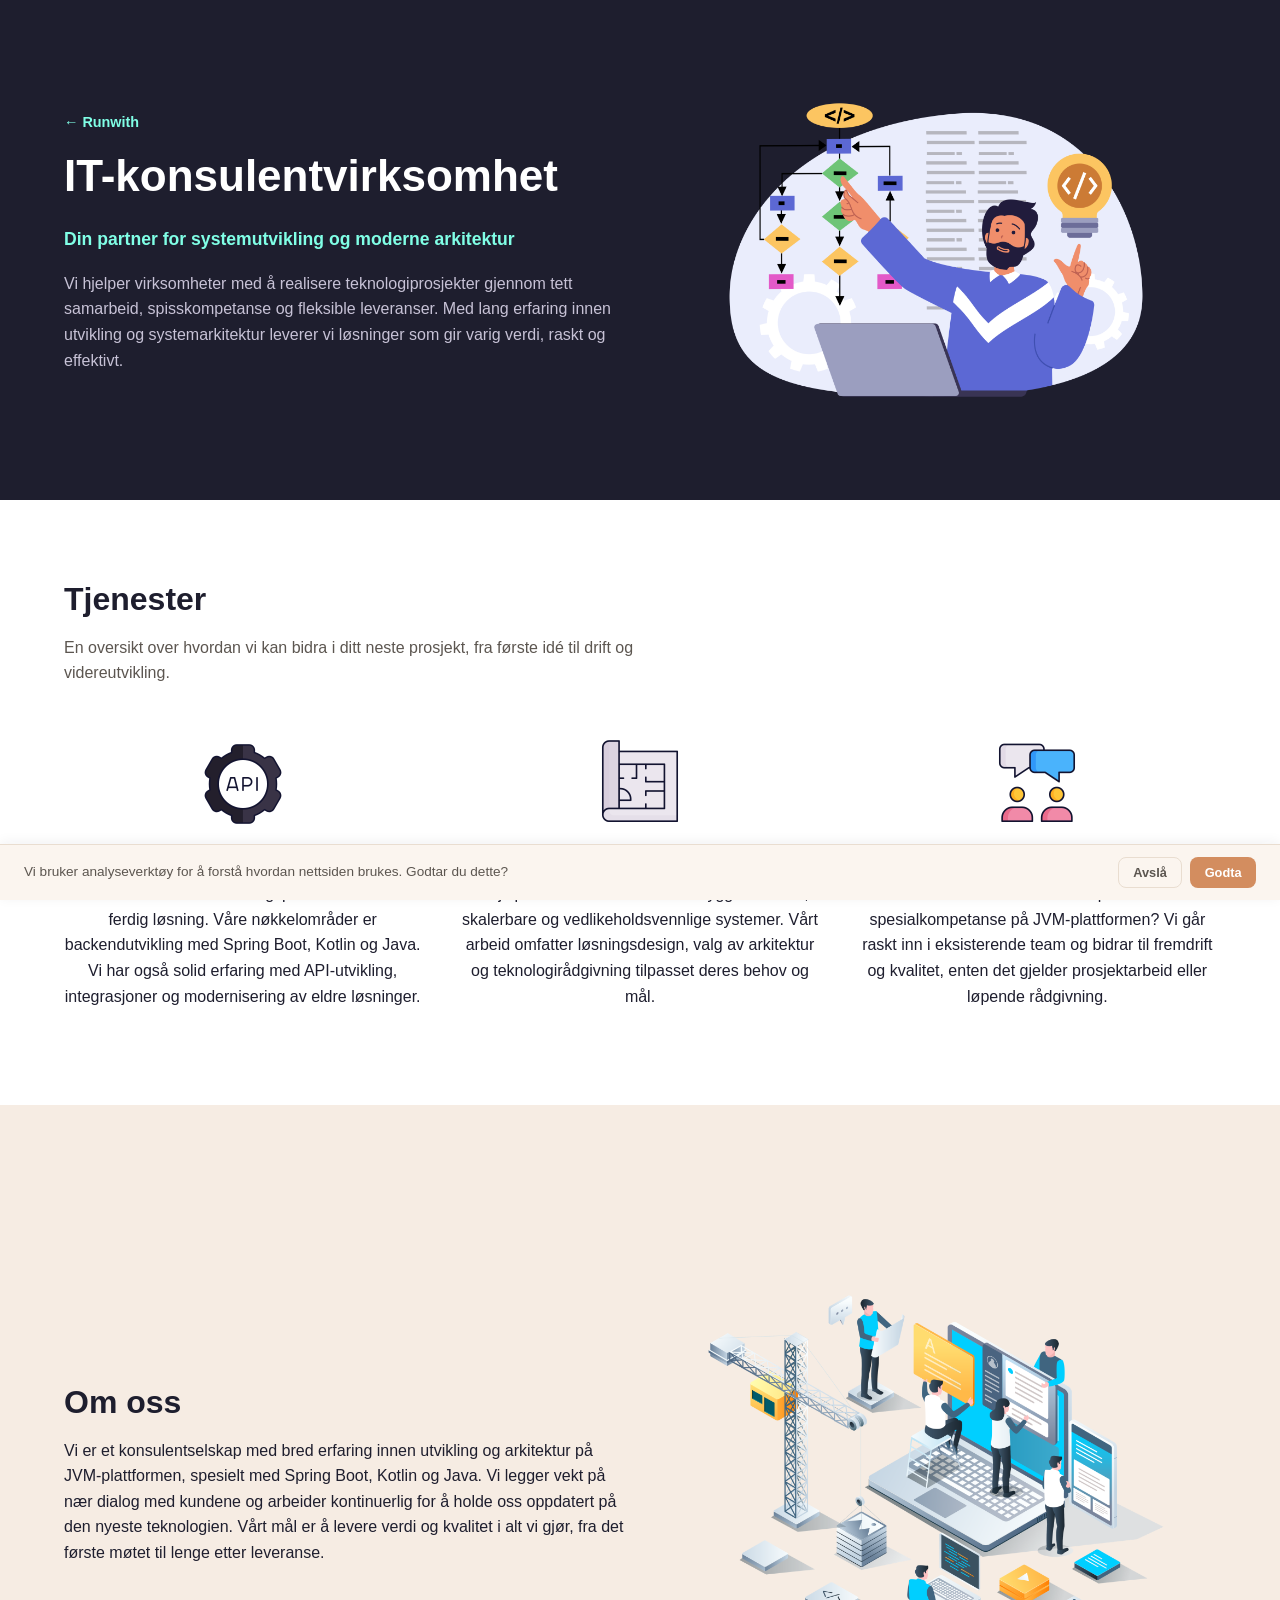
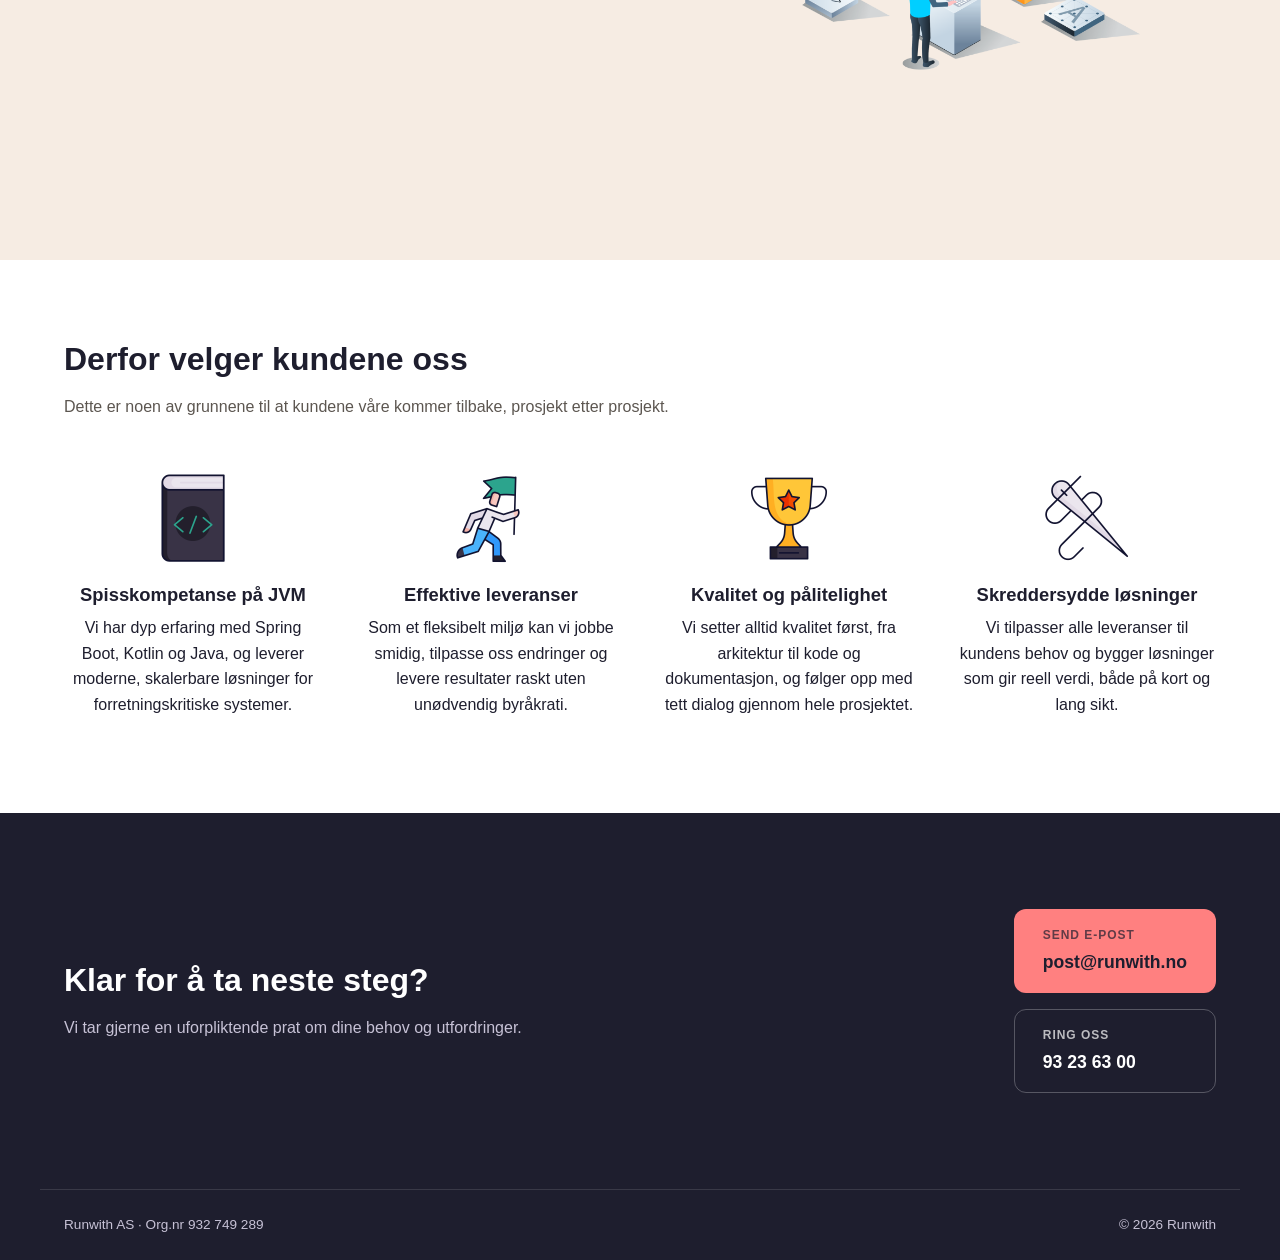
==== commit 491b0857: "Align all sections to one left edge, inline hero mark Built from hugo-runwith.no 8677ba4.  Co-Author" ====
--- a/it/index.html
+++ b/it/index.html
@@ -52,8 +52,9 @@
   <div class="hero-inner">
     <div class="hero-content">
       <p class="eyebrow"><a href="/">← Runwith</a></p>
-      
-      <h1>IT-konsulentvirksomhet</h1>
+      <h1>
+        <span>IT-konsulentvirksomhet</span>
+      </h1>
       <p class="lead">Din partner for systemutvikling og moderne arkitektur</p>
       <p>Vi hjelper virksomheter med å realisere teknologiprosjekter gjennom tett samarbeid, spisskompetanse og fleksible leveranser. Med lang erfaring innen utvikling og systemarkitektur leverer vi løsninger som gir varig verdi, raskt og effektivt.</p>
     </div>
@@ -189,7 +190,7 @@
       
       <a class="btn btn--ghost" href="tel:+4793236300">
         <span class="btn-label">Ring oss</span>
-        <span class="btn-value">932 36 300</span>
+        <span class="btn-value">93 23 63 00</span>
       </a>
       
     </div>
--- a/css/style.css
+++ b/css/style.css
@@ -54,7 +54,6 @@
 .hero {
   background: var(--text);
   color: #fff;
-  padding: 4rem 1.5rem;
 }
 
 .hero .lead { color: var(--mint); }
@@ -71,16 +70,15 @@
 .hero-inner {
   max-width: var(--max-width);
   margin: 0 auto;
+  padding: 4rem 1.5rem;
   display: grid;
   grid-template-columns: 1fr 1fr;
   gap: 2rem;
   align-items: center;
 }
 
-.hero-inner--wide {
-  grid-template-columns: 1fr;
-  max-width: 760px;
-}
+.hero-inner--wide { grid-template-columns: 1fr; }
+.hero-inner--wide .hero-content { max-width: 44rem; }
 
 .eyebrow {
   font-size: 0.9rem;
@@ -91,9 +89,17 @@
 .eyebrow a { color: var(--mint); text-decoration: none; }
 .eyebrow a:hover { text-decoration: underline; }
 
-.hero-logo {
-  width: 92px;
-  margin-bottom: 1.5rem;
+.hero .hero-title {
+  display: flex;
+  align-items: center;
+  gap: 1rem;
+  font-size: 3rem;
+}
+
+.hero-mark {
+  height: 1.3em;
+  width: auto;
+  flex-shrink: 0;
 }
 
 .hero h1 { font-size: 2.75rem; }
@@ -111,11 +117,8 @@
   padding: 4rem 1.5rem;
 }
 
-.split.split--text-only {
-  grid-template-columns: 1fr;
-  max-width: 760px;
-  margin: 0 auto;
-}
+.split.split--text-only { grid-template-columns: 1fr; }
+.split.split--text-only .split-content { max-width: 44rem; }
 
 .grid {
   display: grid;
@@ -186,12 +189,14 @@
 
 .section-brands {
   max-width: none;
+  padding-inline: 0;
   background: var(--paper);
 }
 
 .section-brands-inner {
   max-width: var(--max-width);
   margin: 0 auto;
+  padding-inline: 1.5rem;
 }
 
 .brand-grid {
@@ -422,7 +427,7 @@
   .grid-2, .grid-3, .grid-4, .brand-grid { grid-template-columns: 1fr; }
   .brand-card { padding: 1.75rem; }
   .brand-logo, .brand-wordmark { height: 36px; }
-  .hero h1 { font-size: 2.1rem; }
+  .hero h1, .hero .hero-title { font-size: 2.1rem; }
   .consent-banner { flex-direction: column; align-items: stretch; }
   .consent-actions { justify-content: stretch; }
   .consent-btn { flex: 1; }
